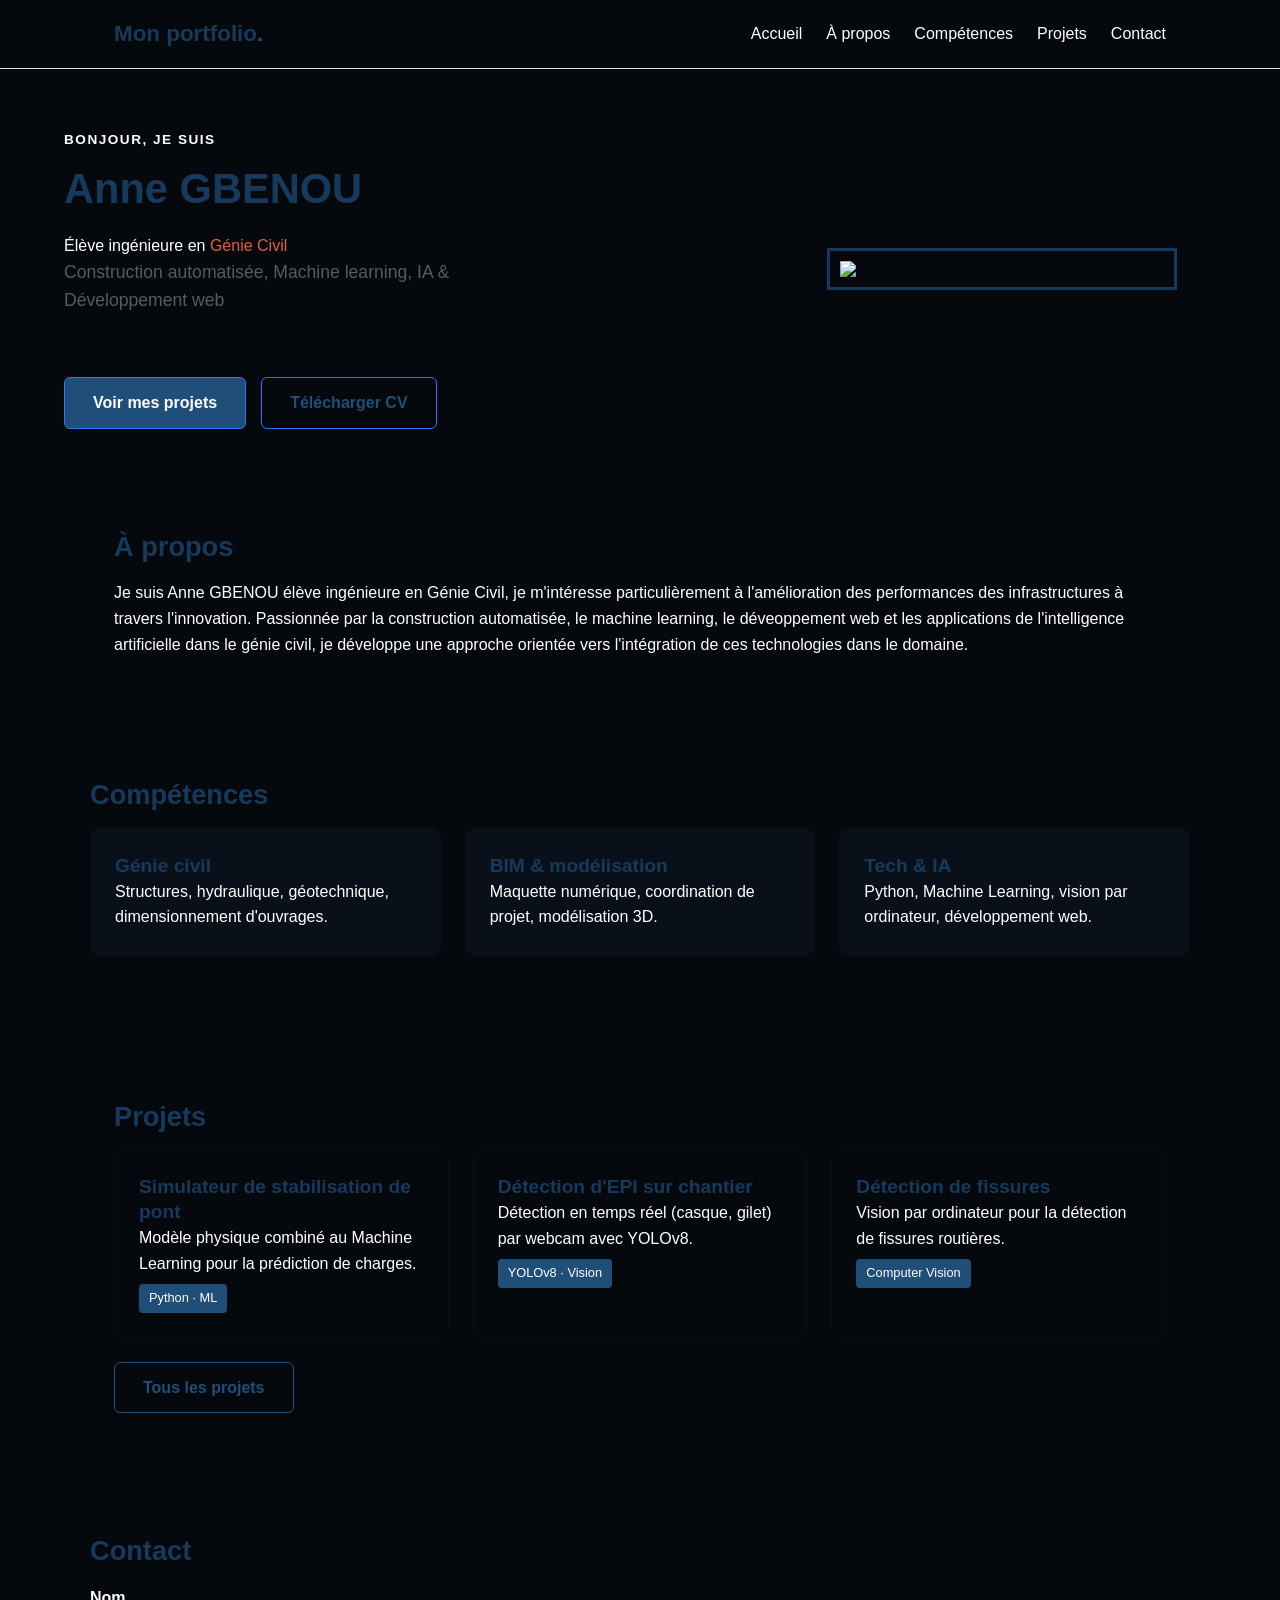
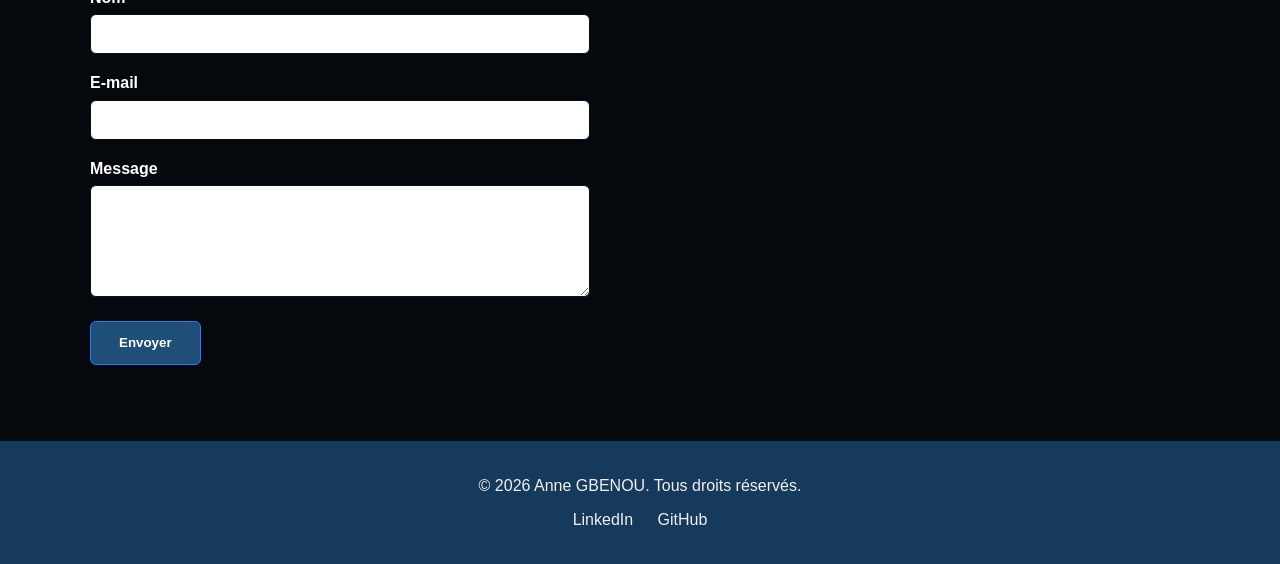
==== index.html @ f54a989f "Initial portfolio" ====
<!doctype html>
<html lang="fr">
<head>
  <meta charset="utf-8">
  <meta name="viewport" content="width=device-width, initial-scale=1">
  <title>GBENOU Anne - Portfolio Génie Civil </title>
  <meta name="description" content="Portfolio de Anne GBENOU, élève ingénieure en génie civil">
  <link rel="stylesheet" href="css/style.css">
</head>
<body>

  <header class="site-header">
    <nav class="navbar" aria-label="Navigation principale">
      <a href="#accueil" class="logo">Mon portfolio<span>.</span></a>
      <button class="nav-toggle" id="navToggle" aria-expanded="false" aria-controls="navMenu" aria-label="Ouvrir le menu">
        <span></span><span></span><span></span>
      </button>
      <ul class="nav-menu" id="navMenu">
        <li><a href="#accueil">Accueil</a></li>
        <li><a href="#apropos">À propos</a></li>
        <li><a href="#competences">Compétences</a></li>
        <li><a href="projects.html">Projets</a></li>
        <li><a href="#contact">Contact</a></li>
      </ul>
    </nav>
  </header>

  <main>
    <!-- HERO -->
    <section id="accueil" class="hero-split">
      <div class="hero-text">
        <p class="eyebrow">Bonjour, je suis</p>
        <h1>Anne GBENOU</h1>
        <p class="role">Élève ingénieure en <span class="highlight">Génie Civil</span></p>
        <p class="subtitle">Construction automatisée, Machine learning, IA  &amp; Développement web</p>
        <div class="buttons">
        <a href="projects.html" class="btn btn-primary">Voir mes projets</a>
        <a href=" C:\Users\HP\Documents\Anne_comp\ProjetFinal_Portfolio\site\assets\images\CV_Anne_GBENOU.pdf" class="btn" target="_blank">Télécharger CV</a>
        </div>
      </div>
       <div class="hero-image">
        <div class="hero-image img "></div>
      <img src="C:\Users\HP\Documents\Anne_comp\ProjetFinal_Portfolio\site\assets\images\my_picture.jpg" class="hero-image img">
      </div>
    </section>

    <!-- À PROPOS -->
    <section id="apropos" class="section">
      <h2>À propos</h2>
      <p>
       Je suis Anne GBENOU élève ingénieure en Génie Civil, je m'intéresse particulièrement à l'amélioration des performances des infrastructures 
        à travers l'innovation. Passionnée par la construction automatisée, le machine learning, le déveoppement web et les applications de l'intelligence artificielle dans le génie civil,
        je développe une approche orientée vers l'intégration de ces technologies dans le domaine.
      </p>
    </section>

    <!-- COMPÉTENCES -->
    <section id="competences" class="section section-alt">
      <h2>Compétences</h2>
      <div class="cards-grid">
        <article class="card">
          <h3>Génie civil</h3>
          <p>Structures, hydraulique, géotechnique, dimensionnement d'ouvrages.</p>
        </article>
        <article class="card">
          <h3>BIM &amp; modélisation</h3>
          <p>Maquette numérique, coordination de projet, modélisation 3D.</p>
        </article>
        <article class="card">
          <h3>Tech &amp; IA</h3>
          <p>Python, Machine Learning, vision par ordinateur, développement web.</p>
        </article>
      </div>
    </section>

    <!-- APERÇU PROJETS -->
    <section id="projets-apercu" class="section">
      <h2>Projets</h2>
      <div class="cards-grid">
        <article class="card">
          <h3>Simulateur de stabilisation de pont</h3>
          <p>Modèle physique combiné au Machine Learning pour la prédiction de charges.</p>
          <span class="badge">Python · ML</span>
        </article>
        <article class="card">
          <h3>Détection d'EPI sur chantier</h3>
          <p>Détection en temps réel (casque, gilet) par webcam avec YOLOv8.</p>
          <span class="badge">YOLOv8 · Vision</span>
        </article>
        <article class="card">
          <h3>Détection de fissures</h3>
          <p>Vision par ordinateur pour la détection de fissures routières.</p>
          <span class="badge">Computer Vision</span>
        </article>
      </div>
      <a href="projects.html" class="btn btn-secondary">Tous les projets</a>
    </section>

    <section id="contact" class="section section-alt">
      <h2>Contact</h2>
      <form id="contactForm" name="contactForm" novalidate>
        <div class="form-group">
          <label for="nom">Nom</label>
          <input type="text" id="nom" name="nom" required>
        </div>
        <div class="form-group">
          <label for="email">E-mail</label>
          <input type="email" id="email" name="email" required>
        </div>
        <div class="form-group">
          <label for="message">Message</label>
          <textarea id="message" name="message" rows="5" required></textarea>
        </div>
        <button type="submit" class="btn btn-primary">Envoyer</button>
        <p id="formFeedback" class="form-feedback" role="alert" aria-live="polite"></p>
      </form>
    </section>
  </main>

  <footer class="site-footer">
    <p>&copy; 2026 Anne GBENOU. Tous droits réservés.</p>
    <div class="social-links">
      <a href="#" target="_blank" rel="noopener">LinkedIn</a>
      <a href="#" target="_blank" rel="noopener">GitHub</a>
    </div>
  </footer>

  <script src="js/app.js"></script>
</body>
</html>
---- css/style.css ----
/*@import url('https://fonts.googleapis.com/css2?family=Space+Mono:wght@400;700&family=Rajdhani:wght@400;500;600;700&display=swap');

/* ===== Reset & base ===== */
* {
  box-sizing: border-box;
  margin: 0;
  padding: 0;
}

:root {
  --color-primary: #1F4E79;
  --color-primary-dark: #163a5c;
  --color-accent: #e0623a;
  --color-bg: #05080d;
  --color-bg-alt: #f5f7fb;
  --color-text: #ffffff;
  --color-muted: #5a5a5a;
  --font-main: "Time new roman", sans-serif;
  --spacing: 16px;
}

body {
  font-family: var(--font-main);
  color: var(--color-text);
  background: var(--color-bg);
  line-height: 1.6;
  font-size: 16px;
}

h1, h2, h3 {
  color: var(--color-primary-dark);
  line-height: 1.3;
}

h1 { font-size: 2.2rem; }
h2 { font-size: 1.7rem; margin-bottom: var(--spacing); }
h3 { font-size: 1.2rem; }

a {
  color: var(--color-primary);
  text-decoration: none;
}
a:hover, a:focus {
  text-decoration: underline;
}

/* Focus visible pour l'accessibilité clavier */
a:focus-visible,
button:focus-visible,
input:focus-visible,
textarea:focus-visible {
  outline: 3px solid var(--color-primary);
  outline-offset: 2px;
}

img {
  max-width: 100%;
  display: block;
}

/* ===== Header / Nav ===== */
.site-header {
  background: var(--color-bg);
  border-bottom: 1px solid #e0e0e0;
  position: sticky;
  top: 0;
  z-index: 10;
}

.navbar {
  display: flex;
  align-items: center;
  justify-content: space-between;
  max-width: 1100px;
  margin: 0 auto;
  padding: var(--spacing) 24px;
}

.logo {
  font-size: 1.4rem;
  font-weight: bold;
  color: var(--color-primary-dark);
}
.logo span { color: var(--color-primary); }

.nav-menu {
  list-style: none;
  display: flex;
  gap: 24px;
}

.nav-menu a {
  color: var(--color-text);
  font-weight: 500;
}

.nav-cta {
  background: var(--color-primary);
  color: #ffffff !important;
  padding: 8px 20px;
  border-radius: 999px;
  font-weight: 600;
}
.nav-cta:hover, .nav-cta:focus {
  background: var(--color-primary-dark);
  text-decoration: none !important;
}

.nav-toggle {
  display: none;
  flex-direction: column;
  gap: 5px;
  background: none;
  border: none;
  cursor: pointer;
  padding: 8px;
}
.nav-toggle span {
  width: 26px;
  height: 3px;
  background: var(--color-primary-dark);
  border-radius: 2px;
}

/* ===== Hero (split plein écran) ===== */
.hero-split {
  display: grid;
  grid-template-columns: 1.3fr 1fr;
  min-height: auto;
  align-items: center;
}

.hero-text {
  display: flex;
  flex-direction: column;
  justify-content: flex-start;
  padding: 60px 64px 40px;
  background: var(--color-bg);
}

.eyebrow {
  color: var(--color-text);
  font-weight: 700;
  text-transform: uppercase;
  letter-spacing: 1.5px;
  font-size: 0.85rem;
  margin-bottom: 12px;
}

.hero-text h1 {
  font-size: 2.6rem;
  line-height: 1.25;
  margin-bottom: 18px;
}

.highlight {
  color: var(--color-accent);
}

.hero-text .subtitle {
  color: var(--color-muted);
  font-size: 1.1rem;
  margin: 0 0 28px;
  max-width: 440px;
}

.hero-text .btn {
  align-self: flex-start;
}


.hero-image {
  display: flex;
  overflow: hidden;
  justify-content: center;
}
.hero-image img {
  width: min(350px, 100%);
  object-fit: cover;
  object-position: 50% 50%;
  border: 3px solid var(--color-primary-dark);
  padding: 10px;
  transform: rotate(0deg);
  box-shadow: 0 4 40px rgba(38, 89, 255, 0.466);
}


/* ===== Sections ===== */
.section {
  max-width: 1100px;
  margin: 0 auto;
  padding: 60px 24px;
}
.section-alt {
  background: var(--color-bg);
  max-width: 100%;
}
.section-alt > * {
  max-width: 1100px;
  margin-left: auto;
  margin-right: auto;
}

/* ===== Cards ===== */
.cards-grid {
  display: grid;
  grid-template-columns: repeat(3, 1fr);
  gap: 24px;
  margin-bottom: 24px;
}

.card {
  background: var(--color-bg);
  border: 1px solid #0a1019;
  border-radius: 8px;
  padding: 24px;
}
.section-alt .card {
  background: #0a1019;
}

.badge {
  display: inline-block;
  background: var(--color-primary);
  color: #ffffff;
  font-size: 0.8rem;
  padding: 4px 10px;
  border-radius: 4px;
  margin-top: 8px;
  margin-right: 6px;
}

/* ===== Projects page ===== */
.projects-list {
  display: flex;
  flex-direction: column;
  gap: 32px;
  margin-top: 24px;
}
.project-item {
  border-bottom: 1px solid #e0e0e0;
  padding-bottom: 24px;
}
.project-item p {
  margin: 8px 0 12px;
}

.project-photo {
  width: 100%;
  max-width: 400px;
  height: 220px;
  object-fit: cover;
  border-radius: 8px;
  margin-bottom: 12px;
}

/* ===== Buttons ===== */
.buttons {
  display: flex;
  gap: 15px;
  margin-top: 35px;
  flex-wrap: wrap;
}

.btn {
  display: inline-block;
  padding: 12px 28px;
  border-radius: 6px;
  font-weight: 600;
  min-height: 44px;
  border: 1px solid  #2678ff;
  box-shadow: 0 0 25px rgba(38, 121, 255, 0);
}
.btn-primary {
  background: var(--color-primary);
  color: #ffffff;
}
.btn-primary:hover, .btn-primary:focus {
  background: var(--color-primary-dark);
  text-decoration: none;
}


.btn-secondary {
  background: transparent;
  color: var(--color-primary);
  border-color: var(--color-primary);
}
.btn-secondary:hover, .btn-secondary:focus {
  background: var(--color-primary);
  color: #ffffff;
  text-decoration: none;
}

/* ===== Formulaire ===== */
.form-group {
  margin-bottom: var(--spacing);
  max-width: 500px;
}
label {
  display: block;
  font-weight: 600;
  margin-bottom: 4px;
}
input, textarea {
  width: 100%;
  padding: 10px 12px;
  border: 1px solid #0a1019;
  border-radius: 6px;
  font-family: inherit;
  font-size: 1rem;
}
input.input-error, textarea.input-error {
  border-color: #c0392b;
}
.form-feedback {
  margin-top: var(--spacing);
  font-weight: 600;
}
.form-feedback.success { color: #1e7e34; }
.form-feedback.error { color: #c0392b; }

/* ===== Footer ===== */
.site-footer {
  text-align: center;
  padding: 32px 24px;
  background: var(--color-primary-dark);
  color: #f0f0f0;
}
.social-links {
  margin-top: 8px;
}
.social-links a {
  color: #f0f0f0;
  margin: 0 10px;
}

/* ===== Responsive : tablette ===== */
@media (max-width: 768px) {
  .cards-grid {
    grid-template-columns: repeat(2, 1fr);
  }
}

/* ===== Responsive : mobile ===== */
@media (max-width: 600px) {
  .nav-toggle {
    display: flex;
  }
  .hero-split {
    grid-template-columns: 1fr;
  }
  .hero-image {
    order: 1;
    height: auto;
  }
  .hero-text {
    order: 2;
    padding: 32px 20px 48px;
    text-align: center;
    align-items: center;
  }
  .hero-text .subtitle {
    max-width: 100%;
  }
  .hero-text .btn {
    align-self: center;
  }
  .nav-cta {
    display: inline-block;
    margin: 10px 24px;
    text-align: center;
  }
  .hero-text h1 {
    font-size: 2rem;
  }
  .nav-menu {
    position: absolute;
    top: 100%;
    left: 0;
    right: 0;
    background: var(--color-bg);
    flex-direction: column;
    gap: 0;
    display: none;
    border-bottom: 1px solid #e0e0e0;
  }
  .nav-menu.open {
    display: flex;
  }
  .nav-menu li {
    border-top: 1px solid #eee;
  }
  .nav-menu a {
    display: block;
    padding: 14px 24px;
  }
  .cards-grid {
    grid-template-columns: 1fr;
  }
  h1 { font-size: 1.8rem; }
}
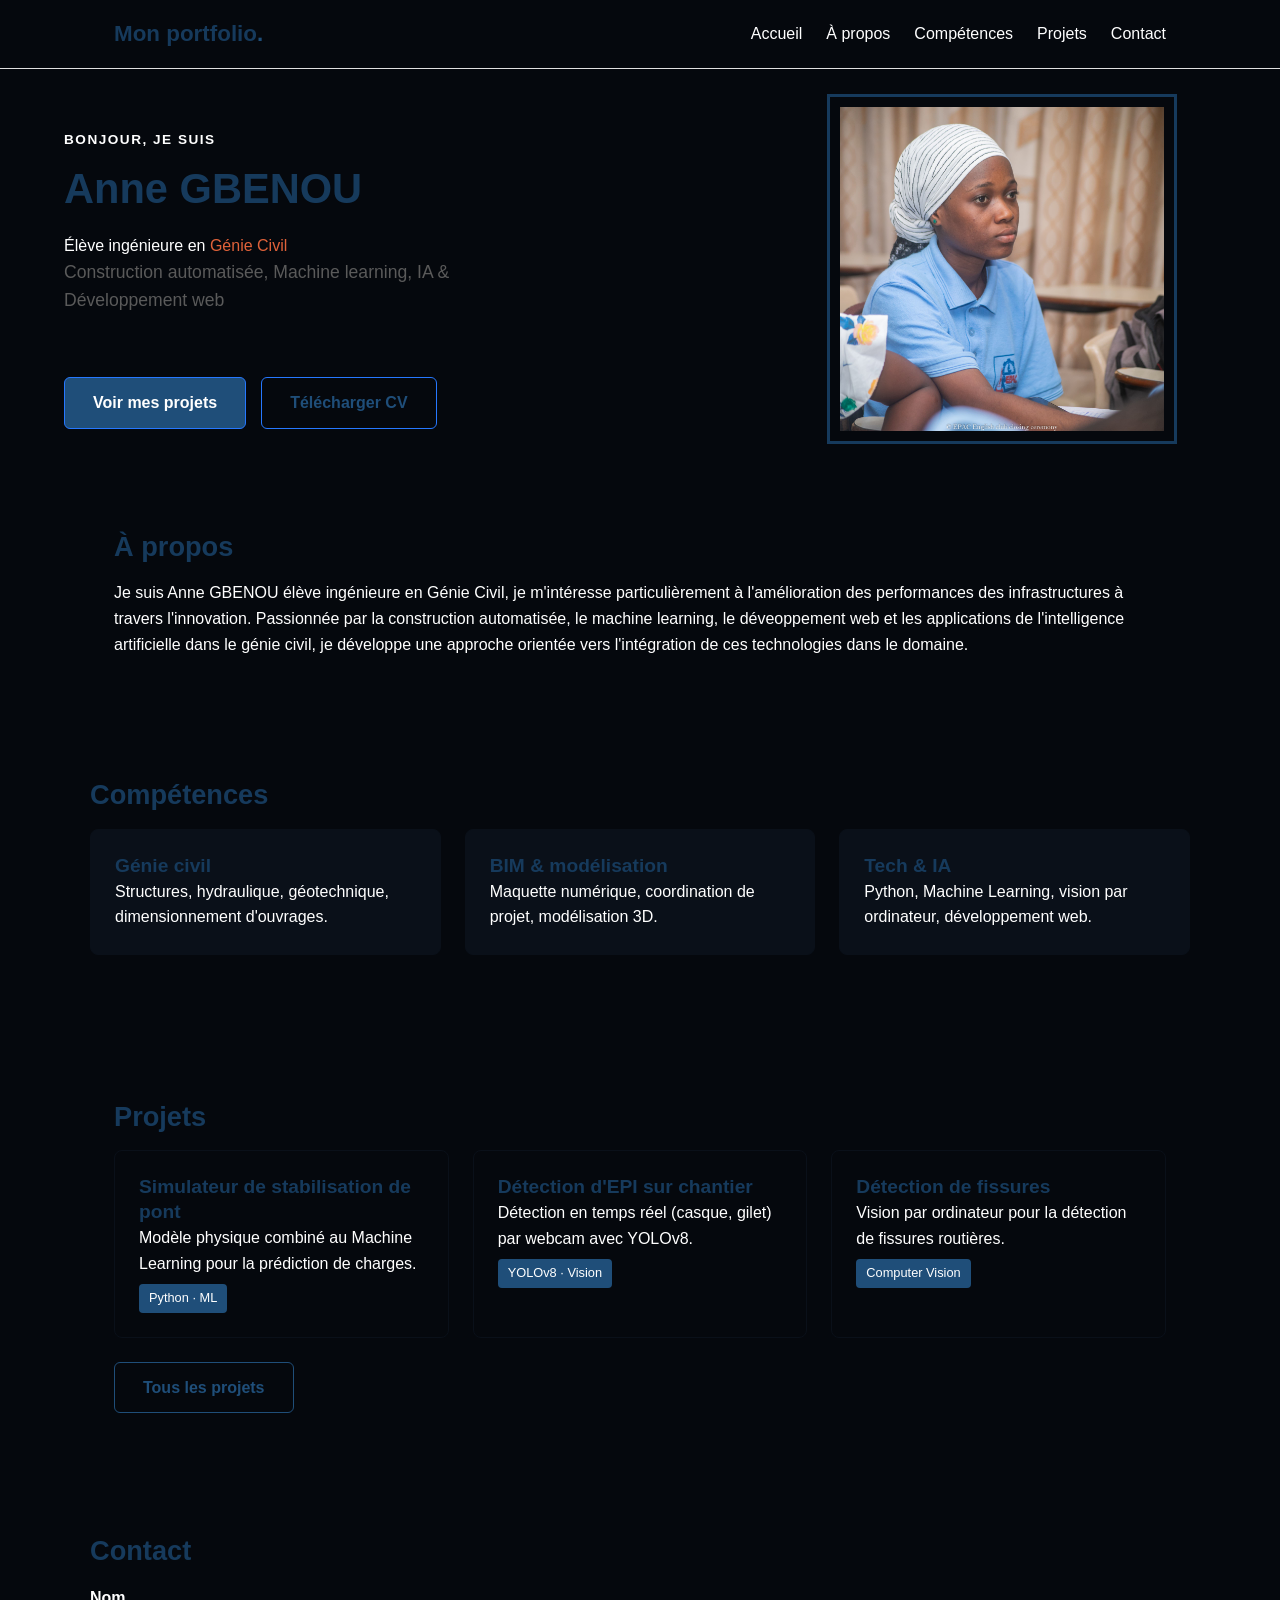
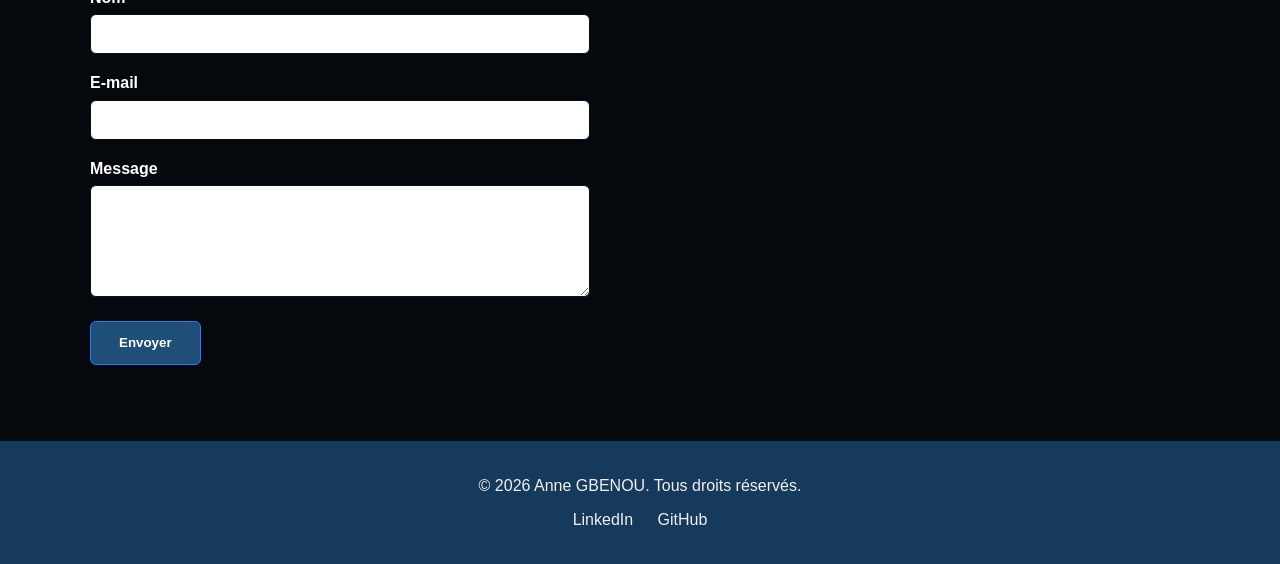
==== commit 1bc80ac7: "Fix image paths" ====
--- a/index.html
+++ b/index.html
@@ -35,12 +35,12 @@
         <p class="subtitle">Construction automatisée, Machine learning, IA  &amp; Développement web</p>
         <div class="buttons">
         <a href="projects.html" class="btn btn-primary">Voir mes projets</a>
-        <a href=" C:\Users\HP\Documents\Anne_comp\ProjetFinal_Portfolio\site\assets\images\CV_Anne_GBENOU.pdf" class="btn" target="_blank">Télécharger CV</a>
+        <a href="assets\images\CV_Anne_GBENOU.pdf" class="btn" target="_blank">Télécharger CV</a>
         </div>
       </div>
        <div class="hero-image">
         <div class="hero-image img "></div>
-      <img src="C:\Users\HP\Documents\Anne_comp\ProjetFinal_Portfolio\site\assets\images\my_picture.jpg" class="hero-image img">
+      <img src="assets\images\my_picture.jpg" class="hero-image img">
       </div>
     </section>
 
--- a/css/style.css
+++ b/css/style.css
@@ -1,5 +1,3 @@
-/*@import url('https://fonts.googleapis.com/css2?family=Space+Mono:wght@400;700&family=Rajdhani:wght@400;500;600;700&display=swap');
-
 /* ===== Reset & base ===== */
 * {
   box-sizing: border-box;
